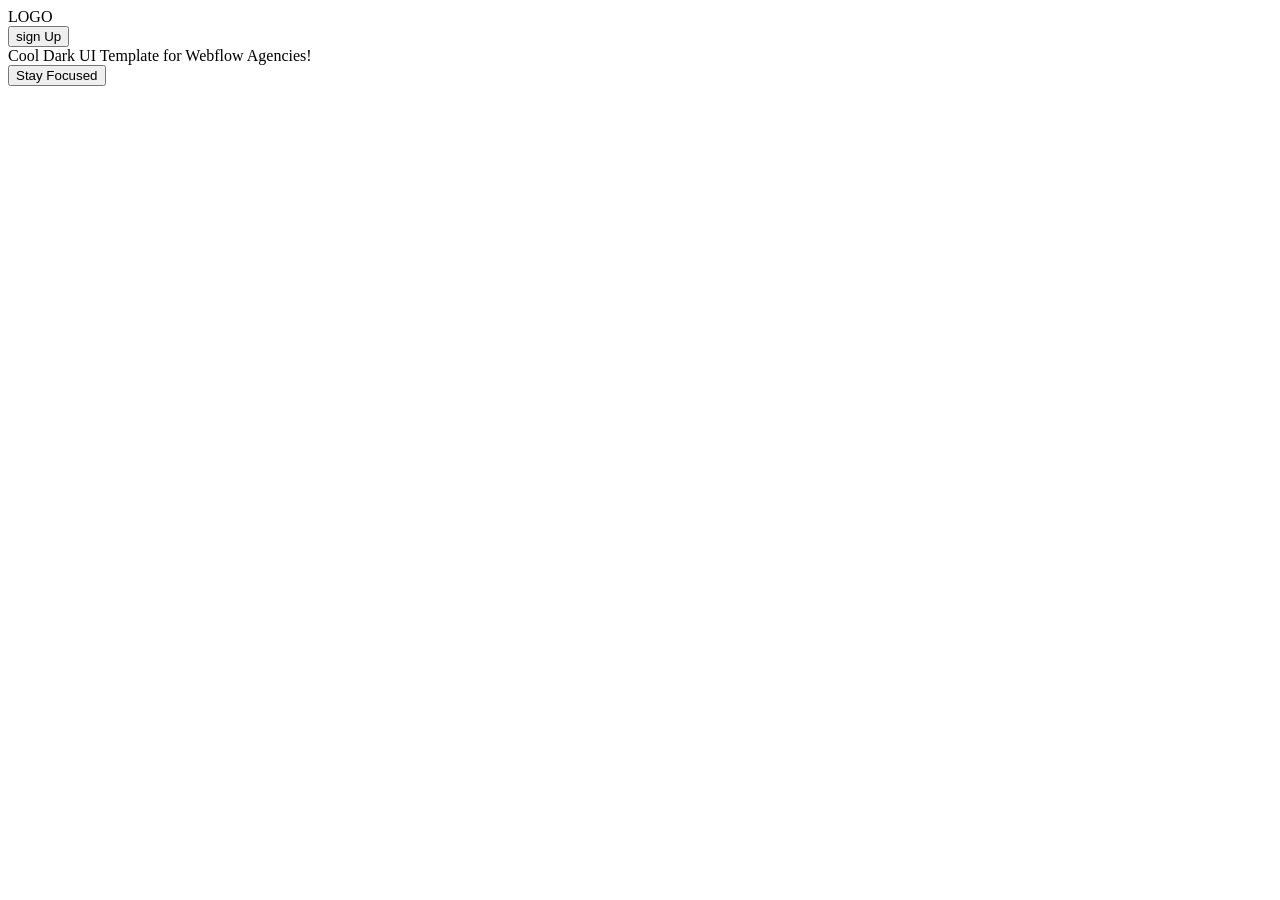
==== assignment.html @ ccf16995 "starting my first assignment task" ====
<!DOCTYPE html>
<html lang="en">
<head>
    <meta charset="UTF-8">
    <meta name="viewport" content="width=, initial-scale=1.0">
    <title>Document</title>
</head>
<body>
    <header>

        <div class="top">
            <div class="first-line">LOGO</div>
            <button class="button">sign Up</button>
        </div>
        <div class="main-text">Cool Dark UI Template for Webflow Agencies!</div>
            <button class="button">Stay Focused</button>
        

    </header>
    <main>

    </main>
    <footer>

    </footer>

</body>
</html>
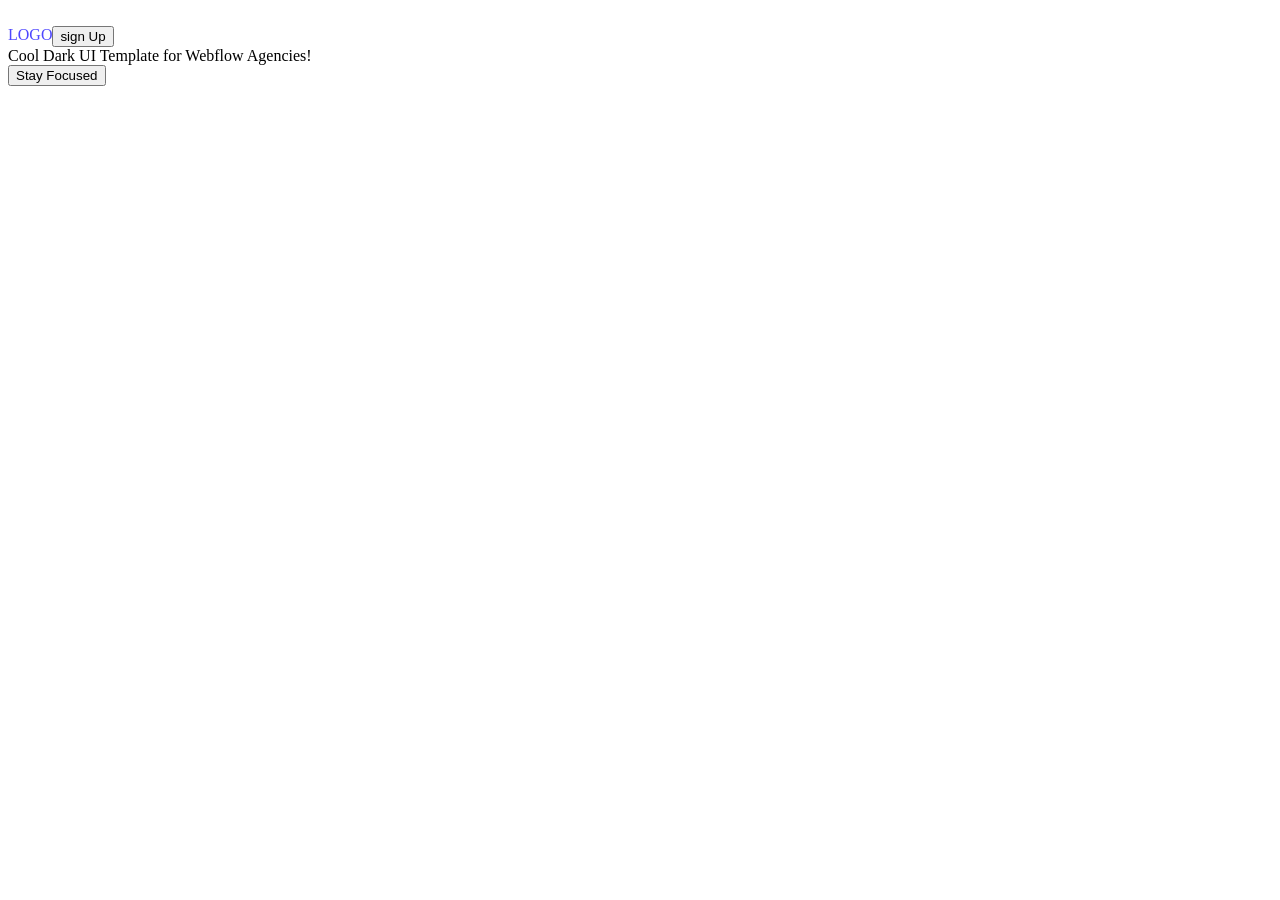
==== commit b3e73736: "my first task" ====
--- a/assignment.html
+++ b/assignment.html
@@ -4,9 +4,11 @@
     <meta charset="UTF-8">
     <meta name="viewport" content="width=, initial-scale=1.0">
     <title>Document</title>
+    <link rel="stylesheet" href="index.css">
 </head>
 <body>
     <header>
+        <img src="" alt="">
 
         <div class="top">
             <div class="first-line">LOGO</div>
--- a/index.css
+++ b/index.css
@@ -0,0 +1,9 @@
+.first-line{
+color:rgba(78, 71, 255, 1) ;
+height: 150%;
+}
+.top{
+    display: flex;
+    
+    
+}
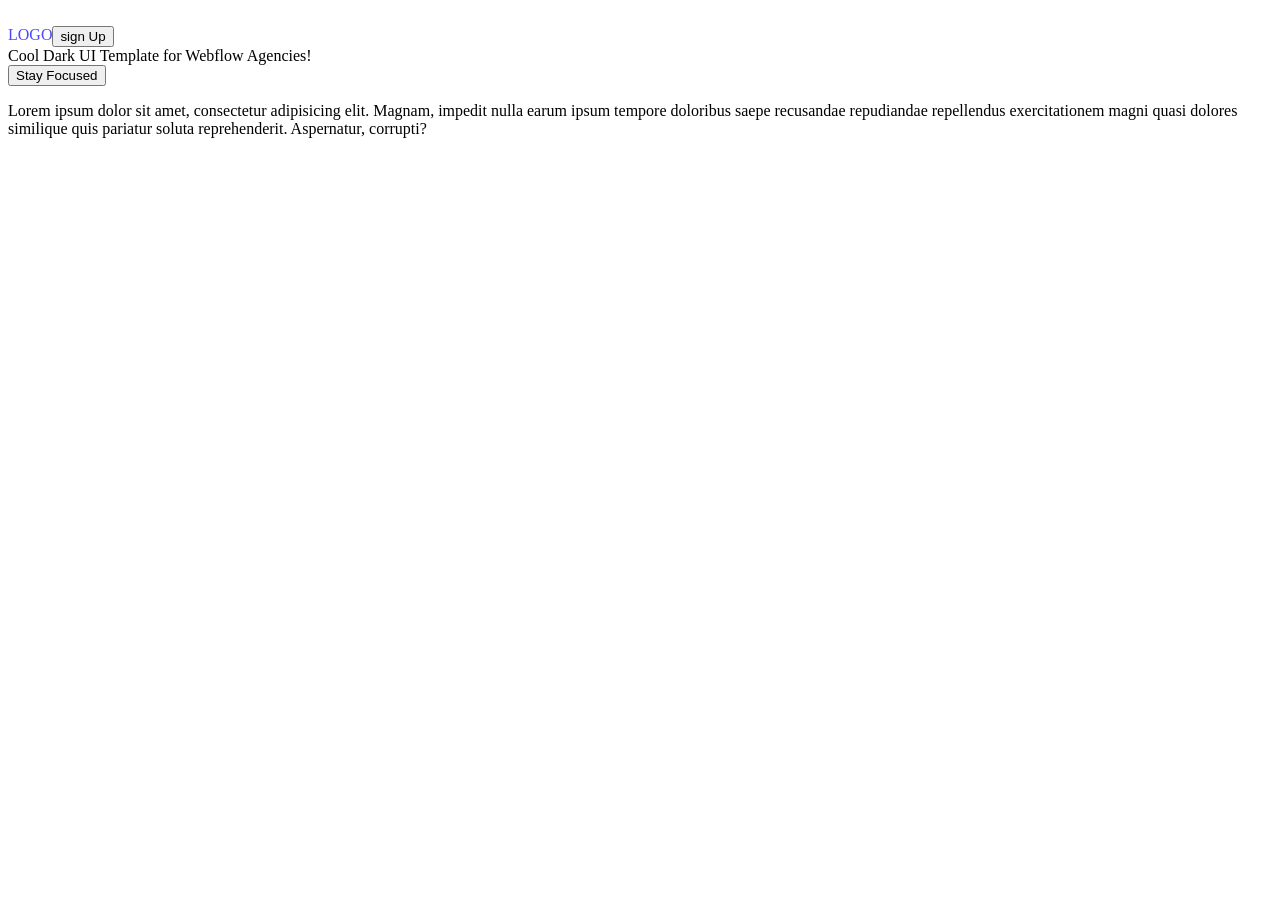
==== commit 32699391: "added loream" ====
--- a/assignment.html
+++ b/assignment.html
@@ -16,7 +16,7 @@
         </div>
         <div class="main-text">Cool Dark UI Template for Webflow Agencies!</div>
             <button class="button">Stay Focused</button>
-        
+        <p>Lorem ipsum dolor sit amet, consectetur adipisicing elit. Magnam, impedit nulla earum ipsum tempore doloribus saepe recusandae repudiandae repellendus exercitationem magni quasi dolores similique quis pariatur soluta reprehenderit. Aspernatur, corrupti?</p>
 
     </header>
     <main>
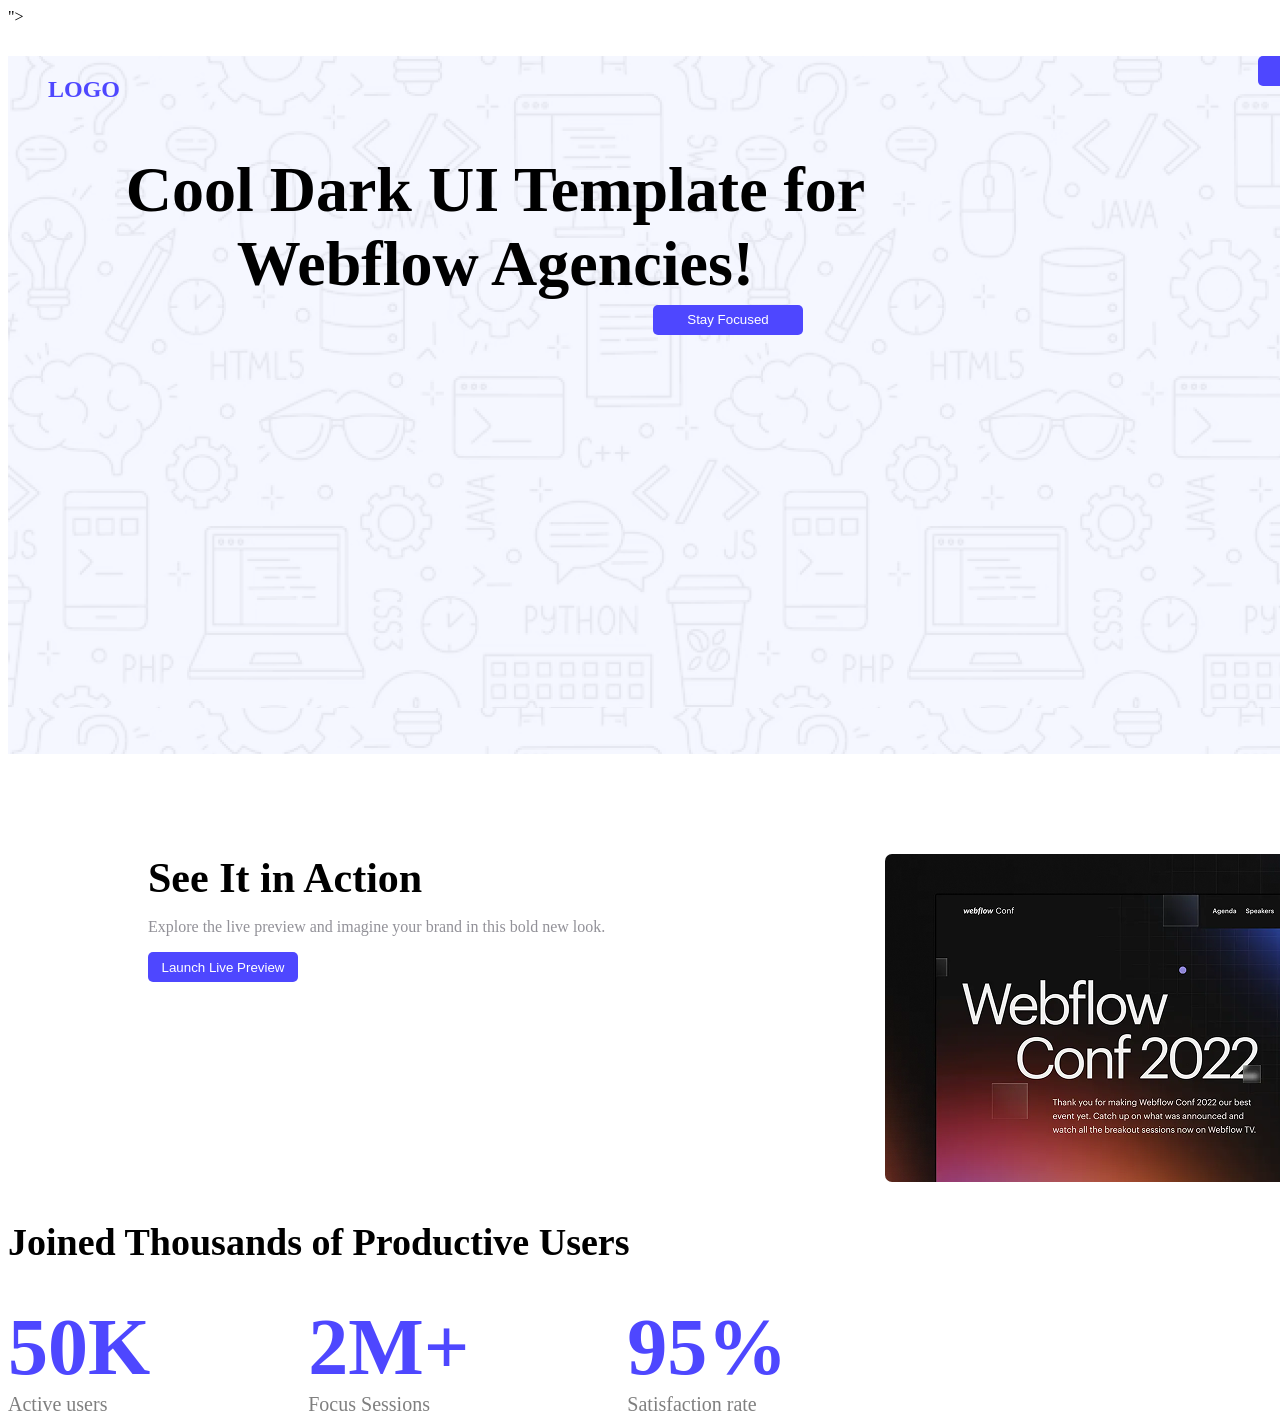
==== commit bba3f3d3: "now, i am on the 4th stage." ====
--- a/assignment.html
+++ b/assignment.html
@@ -4,23 +4,52 @@
     <meta charset="UTF-8">
     <meta name="viewport" content="width=, initial-scale=1.0">
     <title>Document</title>
+    <link rel="stylesheet" href="<link rel="preconnect" href="https://fonts.googleapis.com">
+<link rel="preconnect" href="https://fonts.gstatic.com" crossorigin>
+<link href="https://fonts.googleapis.com/css2?family=Open+Sans:ital,wght@0,300..800;1,300..800&family=Raleway:ital,wght@0,100..900;1,100..900&display=swap" rel="stylesheet">">
     <link rel="stylesheet" href="index.css">
 </head>
 <body>
-    <header>
-        <img src="" alt="">
+    <header class="banner">
+        
 
         <div class="top">
-            <div class="first-line">LOGO</div>
+            <h2 class="first-line">LOGO</h2>
             <button class="button">sign Up</button>
         </div>
+        <div class="flower">
         <div class="main-text">Cool Dark UI Template for Webflow Agencies!</div>
             <button class="button">Stay Focused</button>
-        <p>Lorem ipsum dolor sit amet, consectetur adipisicing elit. Magnam, impedit nulla earum ipsum tempore doloribus saepe recusandae repudiandae repellendus exercitationem magni quasi dolores similique quis pariatur soluta reprehenderit. Aspernatur, corrupti?</p>
-
+        </div>
     </header>
     <main>
+<div class="apple">
+    <div>
+        <div class="class-head">See It in Action</div>
+        <p class="zero">Explore the live preview and imagine your brand in this bold new look.</p>
+        <button class="button">Launch Live Preview</button>
+    </div>
+    <div><img class="photo" src="Assets/wc-mini.png" alt=""></div>
+</div>
+<div>
+    <p class="view">Joined Thousands of Productive Users</p>
+    <div class="world">
+        <div>
+    <div class="number">50K</div>
+    <div class="comment">Active users</div>
+    </div>
+<div>
+    <div class="number">2M+</div>
+    <div class="comment">Focus Sessions</div>
+    </div>
+<div>
+    <div class="number">95%</div>
+    <div class="comment">Satisfaction rate</div>
 
+    </div>
+    
+    </div>
+</div>
     </main>
     <footer>
 
--- a/index.css
+++ b/index.css
@@ -1,9 +1,84 @@
+
+
+    
+
+.banner{
+    background-image:url(Assets/Hero-bg.png);
+    width: 1440px;
+    height: 698px;
+    text-align: center;
+    
+}
 .first-line{
 color:rgba(78, 71, 255, 1) ;
-height: 150%;
+font-weight: 800;
+
+}
+.button{
+    background-color: #4E47FF;
+    color: white;
+    height: 30px;
+    width: 150px;
+    border-radius: 5px;
+    text-align: center;
+    border: none;
+
 }
 .top{
     display: flex;
+    justify-content:space-between;
+    margin: 30px 40px;
     
-    
+}
+.main-text{
+    font-weight:bold;
+font-size: 64px;
+text-wrap:;
+width: 975px;
+height: 152px;
+}
+.banner[flower]{
+    text-align: center;
+    margin-top: 154px;
+    margin-bottom: 200px;
+}
+.class-head{
+    font-size:42px;
+    font-weight: bold;
+}
+.zero{
+    color:rgba(37, 36, 50, 0.5);
+}
+.apple{
+    background-color:white;
+    width: 1140px;
+    height:328px ;
+    display: flex;
+    justify-content: space-between;
+    margin:100px 0px 0px 140px ;
+}
+
+.photo{
+    width: 403px; 
+    height: 328px;
+    border-radius: 7px;
+} 
+.world{
+    display: flex;
+    gap: 158px;
+}
+.number{
+    font-size: 80px;
+    font-weight: bolder;
+    color: #4E47FF;
+}
+.comment{
+    font-size: 20px;
+    color:rgba(0, 0, 0, 0.5) ;
+}
+
+.view{
+    font-size:38px ;
+    font-weight:bold ;
+    justify-content: center;
 }
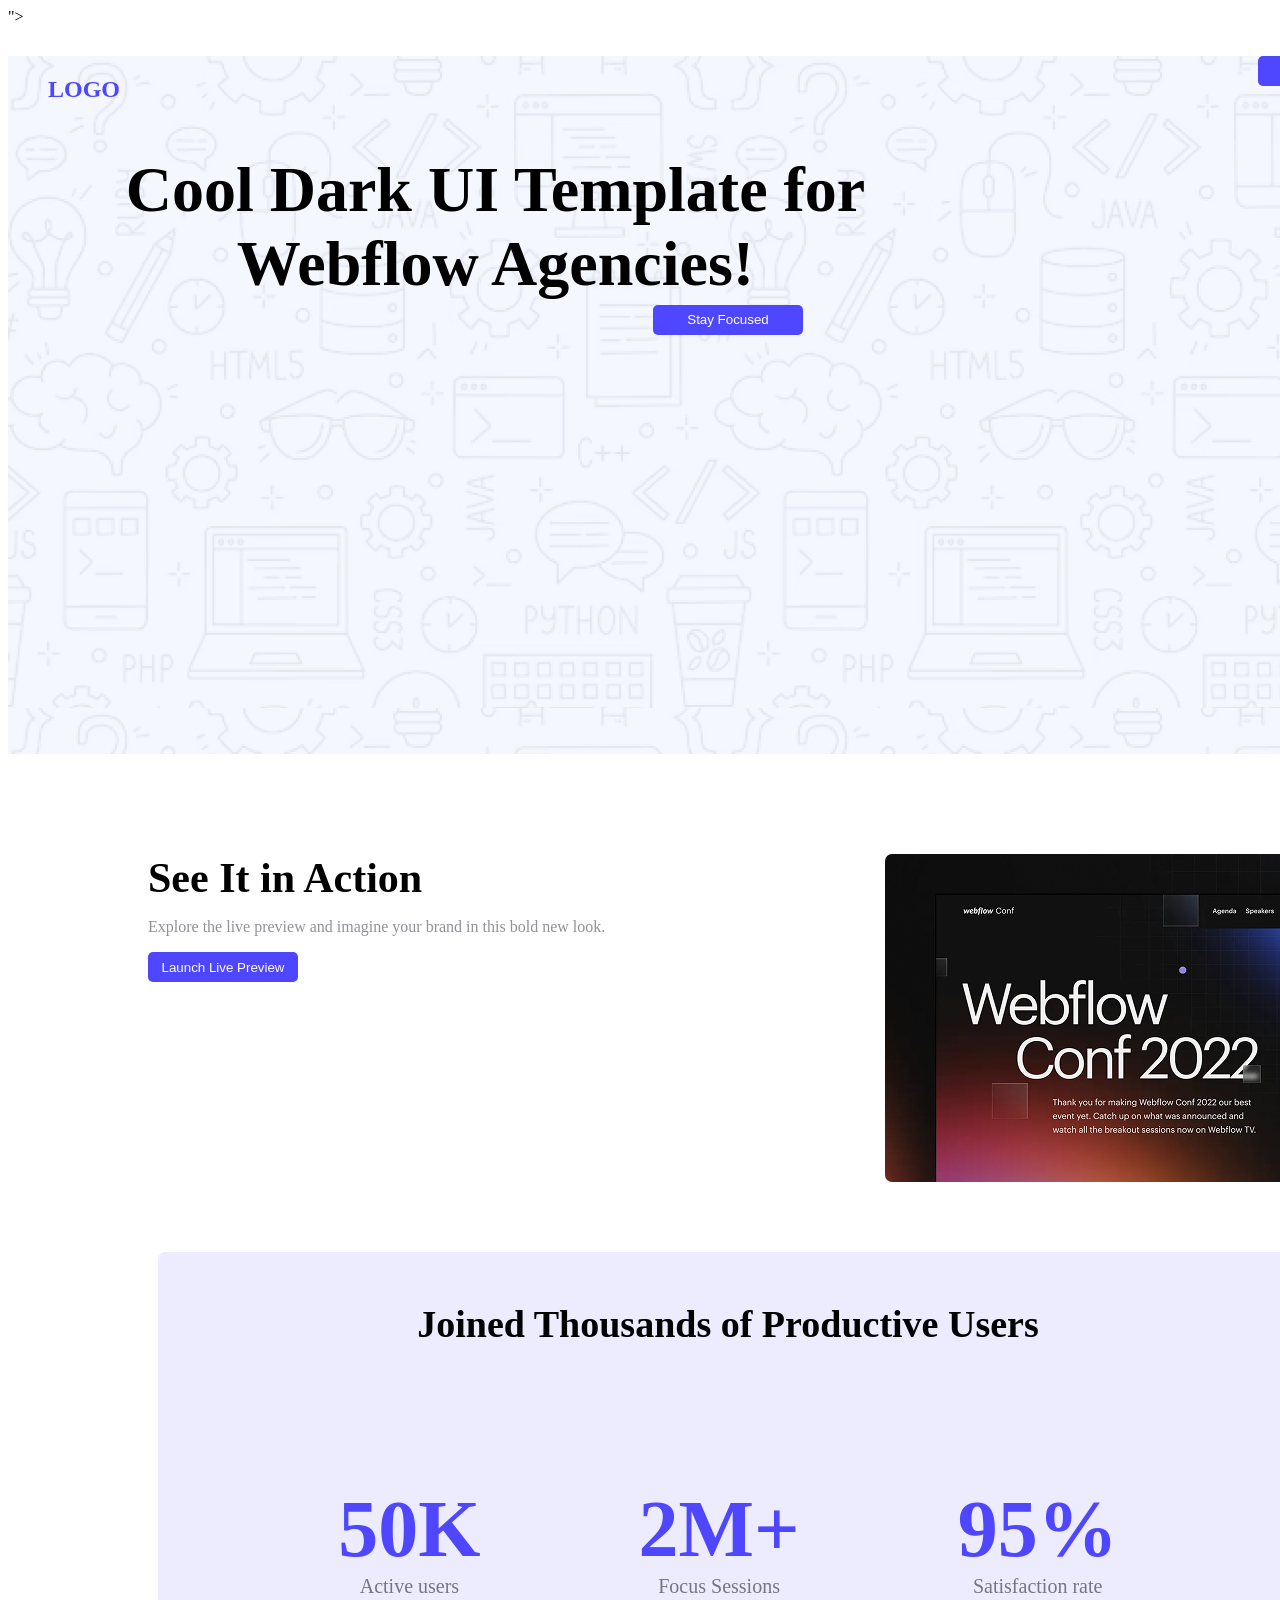
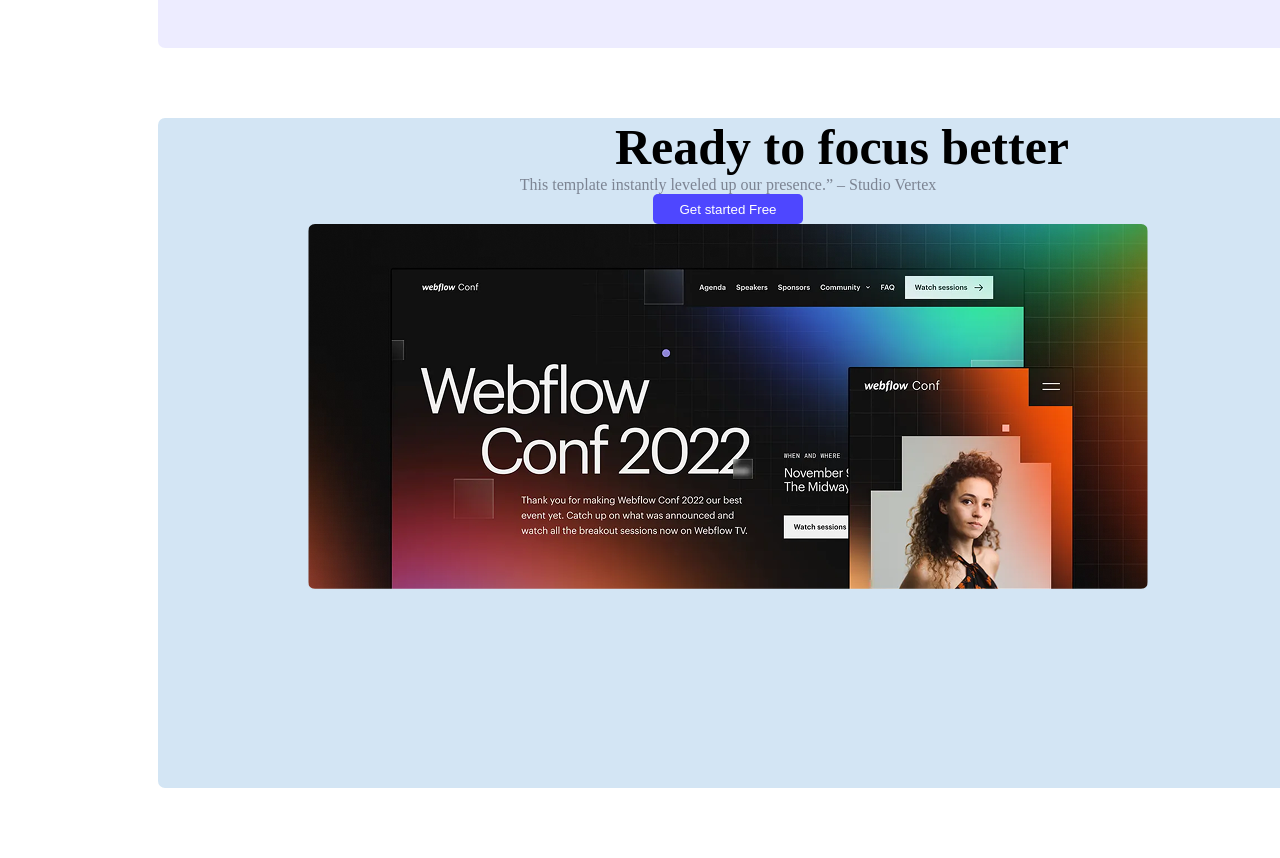
==== commit 62f849c0: "just completed my 4th task" ====
--- a/assignment.html
+++ b/assignment.html
@@ -31,7 +31,7 @@
     </div>
     <div><img class="photo" src="Assets/wc-mini.png" alt=""></div>
 </div>
-<div>
+<div class="pop">
     <p class="view">Joined Thousands of Productive Users</p>
     <div class="world">
         <div>
@@ -50,6 +50,15 @@
     
     </div>
 </div>
+<div class="book">
+    <div class="head-03">Ready to focus better</div>
+    <div class="zero">This template instantly leveled up our presence.” – Studio Vertex</div>
+<div><button class="button">Get started Free</button></div>
+    <div>
+    <img class="lotus" src="Assets/wc-big.png" alt="">
+    </div>
+</div>
+
     </main>
     <footer>
 
--- a/index.css
+++ b/index.css
@@ -32,6 +32,7 @@
 }
 .main-text{
     font-weight:bold;
+    justify-content: center;
 font-size: 64px;
 text-wrap:;
 width: 975px;
@@ -66,6 +67,16 @@
 .world{
     display: flex;
     gap: 158px;
+    justify-content: center;
+    padding: 50px 80px 50px 80px ;
+}
+.pop{
+    background-color:rgba(78, 71, 255, 0.1) ;
+    width: 1140px;
+    height: 306;
+    border-radius: 7px;
+    text-align: center;
+    margin: 70px 150px 50px 150px;
 }
 .number{
     font-size: 80px;
@@ -81,4 +92,31 @@
     font-size:38px ;
     font-weight:bold ;
     justify-content: center;
+    padding:50px ;
+}
+.head-03{
+    font-weight: bold;
+    font-size: 50px;
+    align-items: center;
+    width: 120%;
+}
+.book{
+    text-align: center;
+    flex-direction: column;
+    gap: 150px;
+    width: 1140px;
+    height: 670px;
+    font-weight:20%;
+    border-radius: 7px;;
+    margin:70px 150px 70px 150px ;
+    background-color: rgb(211, 229, 244);
+
+}
+.lotus{
+    width:840px ;
+    height: 365px;
+    border-radius: 7px;
+}
+.book[div]{
+    gap: 20px;
 }
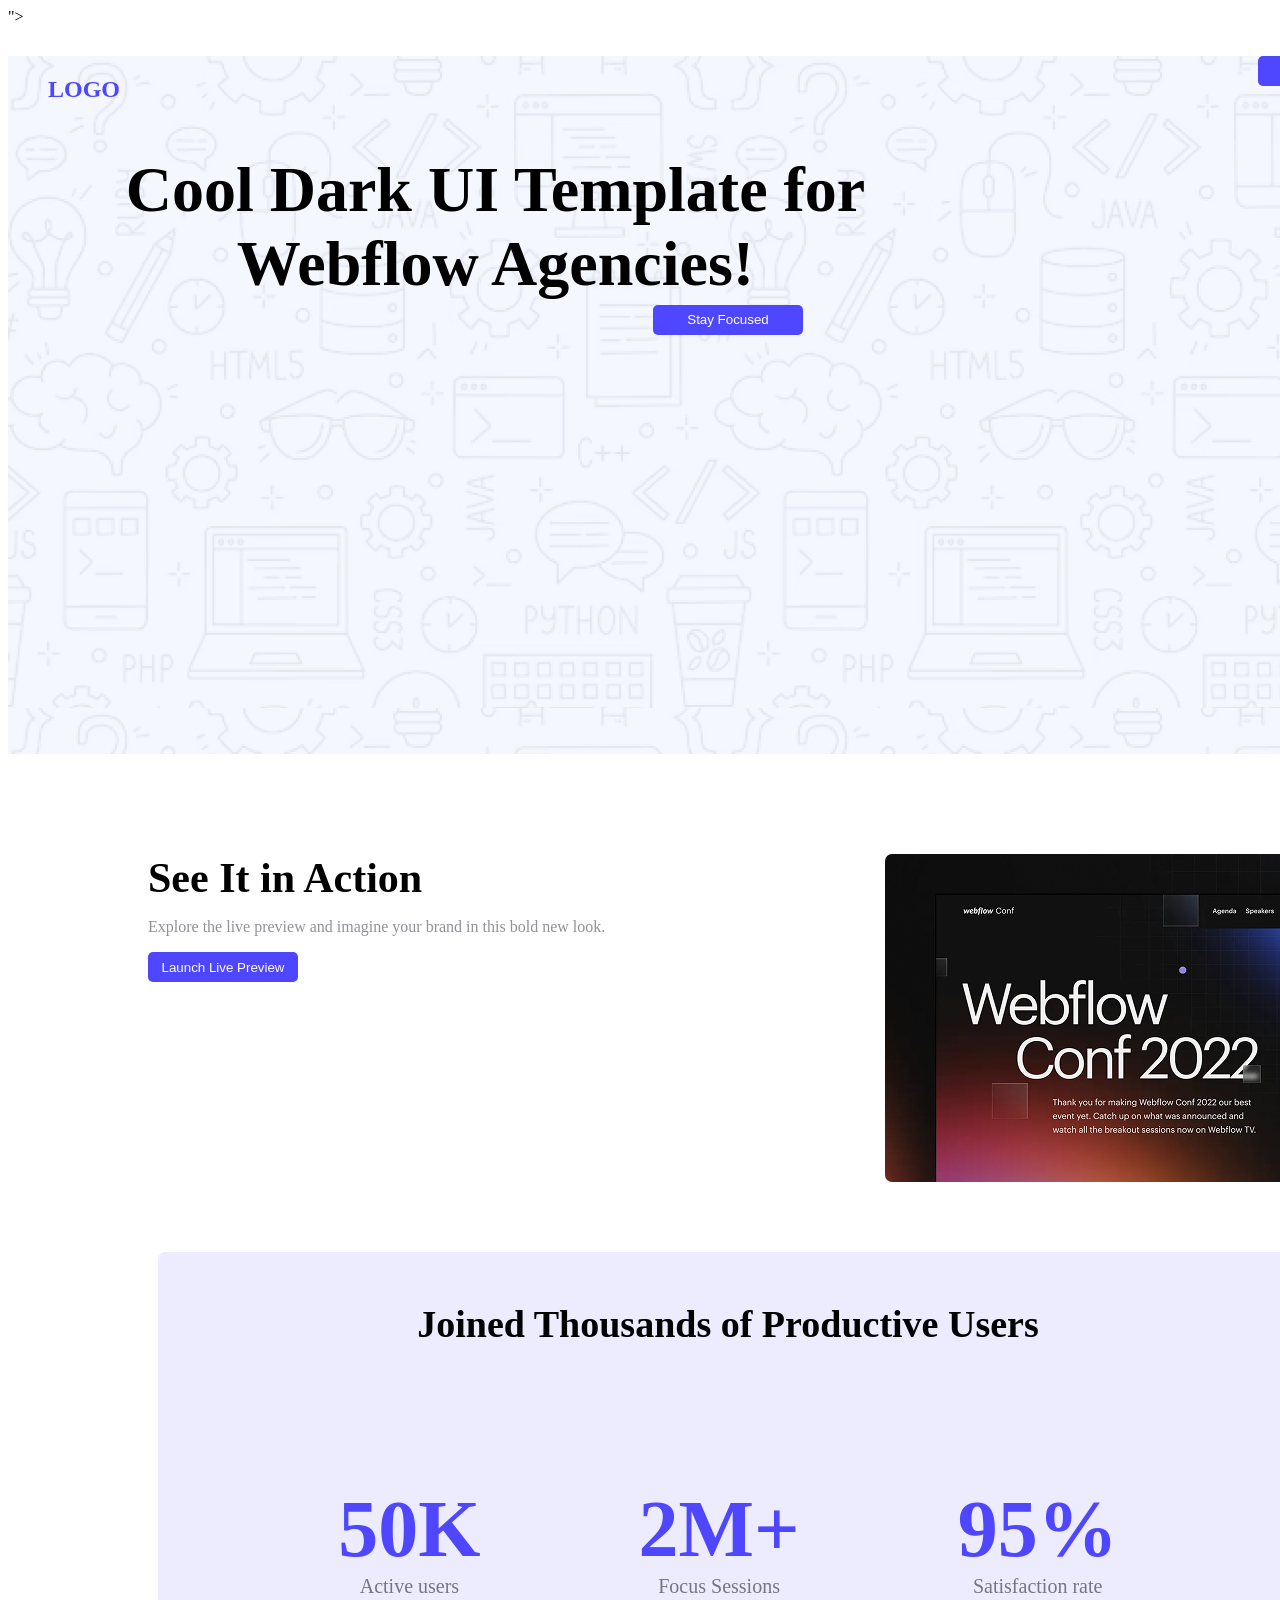
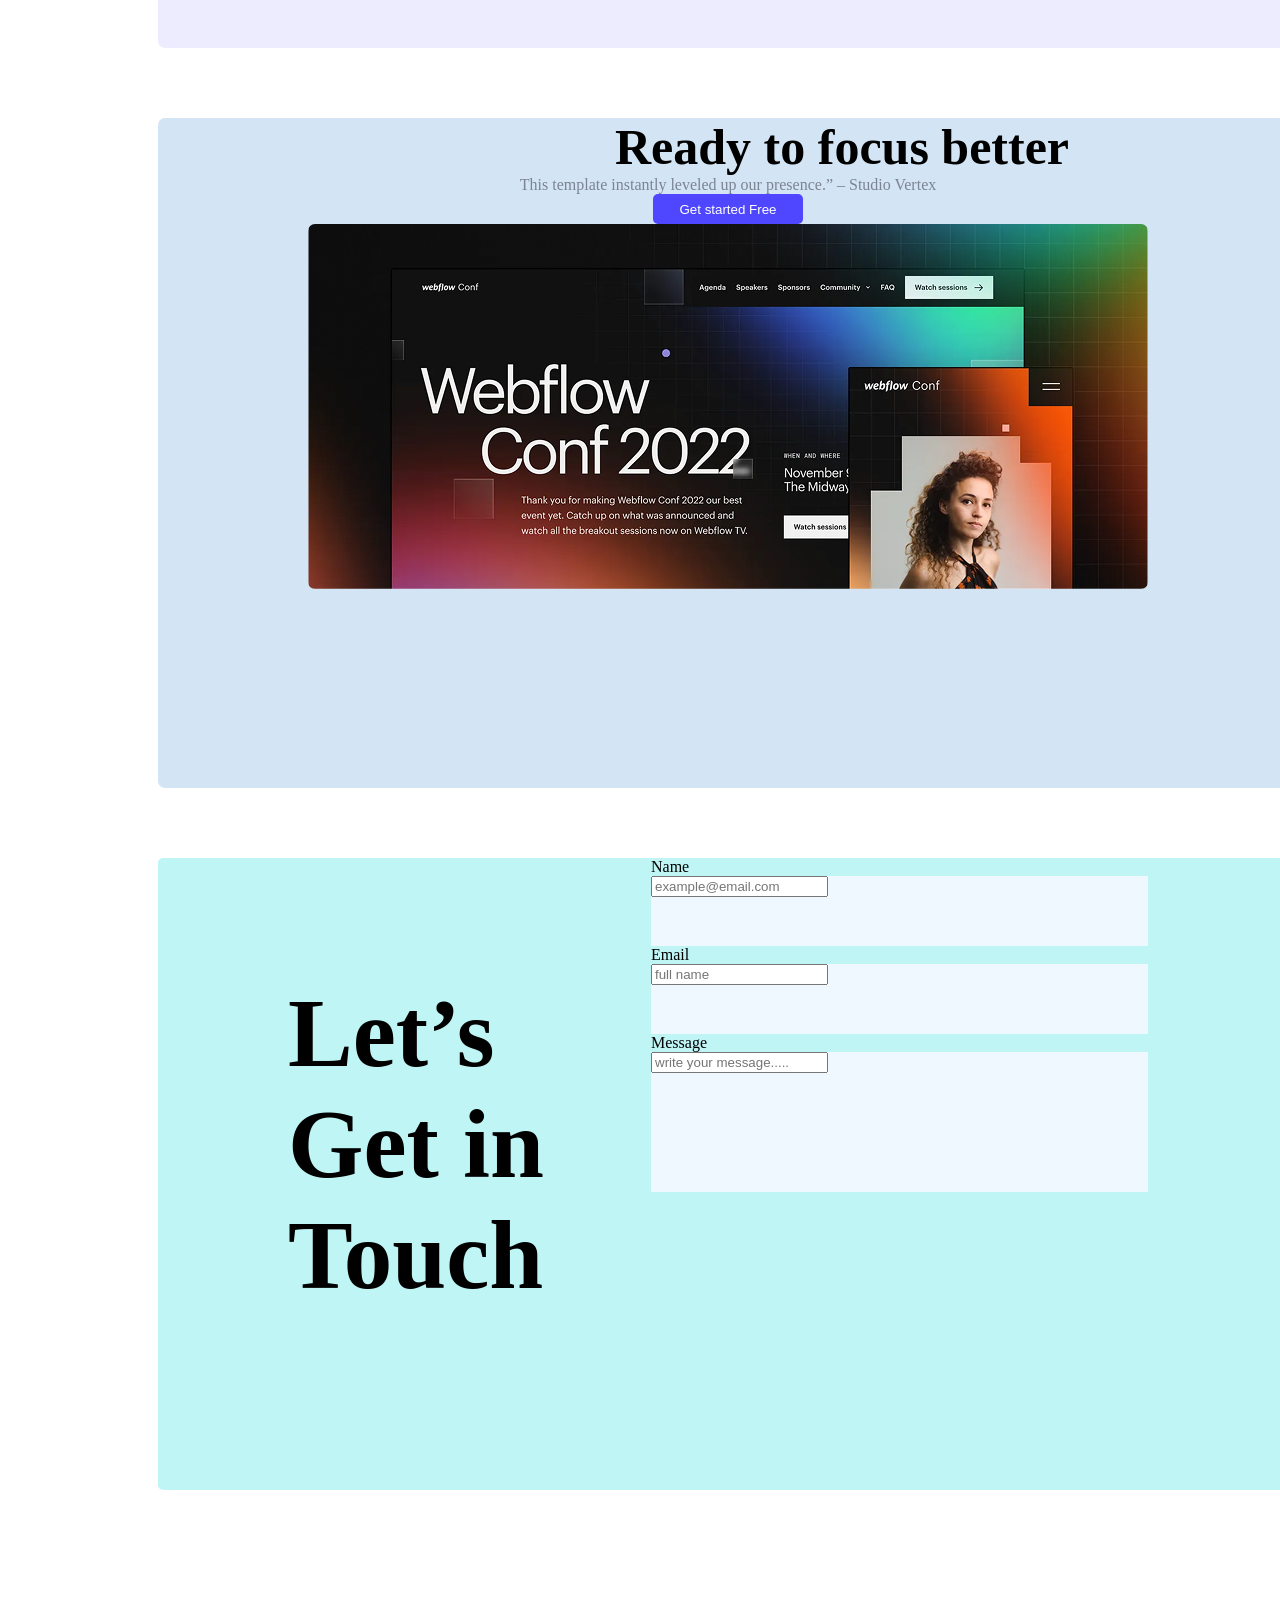
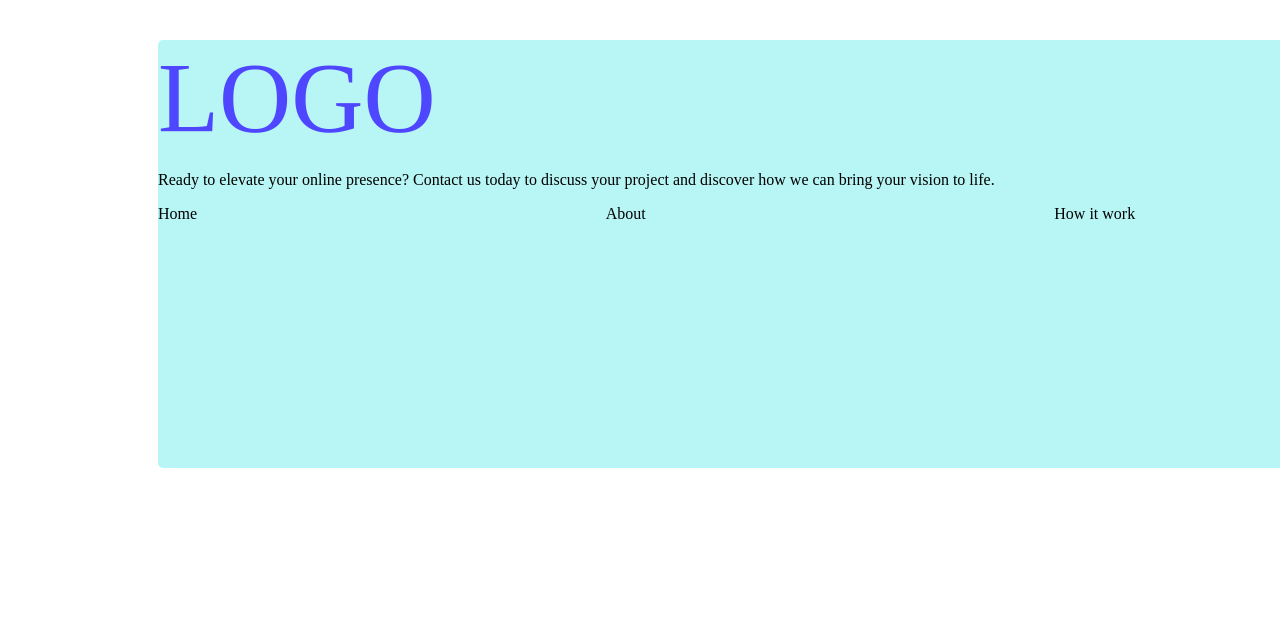
==== commit e1f17009: "task complited" ====
--- a/assignment.html
+++ b/assignment.html
@@ -58,9 +58,39 @@
     <img class="lotus" src="Assets/wc-big.png" alt="">
     </div>
 </div>
+<div class="section">
+<div id="moon">Let’s Get in Touch</div>
+<form action="container">
+    <div class="title">Name</div>
+    <div class="pen">
+<input type="email" name="" id="" placeholder="example@email.com">
+</div>
+<div class="title">Email</div>
+
+<div  class="pen">
+<input type="text" name="" id="" placeholder="full name">
+</div>
+<div class="title">Message</div>
+<div id="pencil">
+<input type="Message" name="" id="" placeholder="write your message.....">
+</div>
+</form>
+
+</div>
 
     </main>
     <footer>
+        <div class="footer">
+            <div class="footer-title">LOGO</div>
+            <div><p>Ready to elevate your online presence? Contact us today to discuss your project and discover how we can bring your vision to life.</p></div>
+            <div class="last">
+            <div class="div-text">Home</div>
+            <div class="div-text">About</div>
+            <div class="div-text">How it work</div>
+            <div class="div-text">Services</div>
+            </div>
+        </div>
+        
 
     </footer>
 
--- a/index.css
+++ b/index.css
@@ -102,8 +102,7 @@
 }
 .book{
     text-align: center;
-    flex-direction: column;
-    gap: 150px;
+    justify-content: center;
     width: 1140px;
     height: 670px;
     font-weight:20%;
@@ -119,4 +118,61 @@
 }
 .book[div]{
     gap: 20px;
+}
+#x{
+    color: rgba(0, 0, 0, 0.5);
+}
+.section{
+    display: flex;
+    justify-content: space-between;
+    width: 1140px;
+    height:632px ;
+    background-color: rgb(191, 245, 245);
+    border-radius: 5px;
+    margin:70px 150px 50px 150px ;
+}
+#moon{
+    width: 528px;
+    height: 232px;
+    align-items: center;
+    font-weight: bold;
+    font-size: 97px;
+    color: black;
+    margin-left: 130px;
+    margin-top: 120px;
+}.pen{
+    width: 497px;
+    height: 70px;
+    background-color: aliceblue;
+    margin-right: 150px;
+    padding-top:;
+    border: none;
+}
+#pencil{
+     width: 497px;
+    height: 140px;
+    background-color: aliceblue;
+    margin-right: 150px;
+    border: none;
+
+}
+.container{
+    margin-top: 100px;
+}
+.footer{
+    width: 1440px;
+    height: 428px;
+    background-color: rgb(184, 245, 245);
+    border-radius: 5px;
+    margin: 150px 150px 150px 150px;
+}
+
+.footer-title{
+    font-size:100px;
+    color: #4E47FF;
+
+}
+.last{
+    display: flex;
+    justify-content: space-between;
 }
